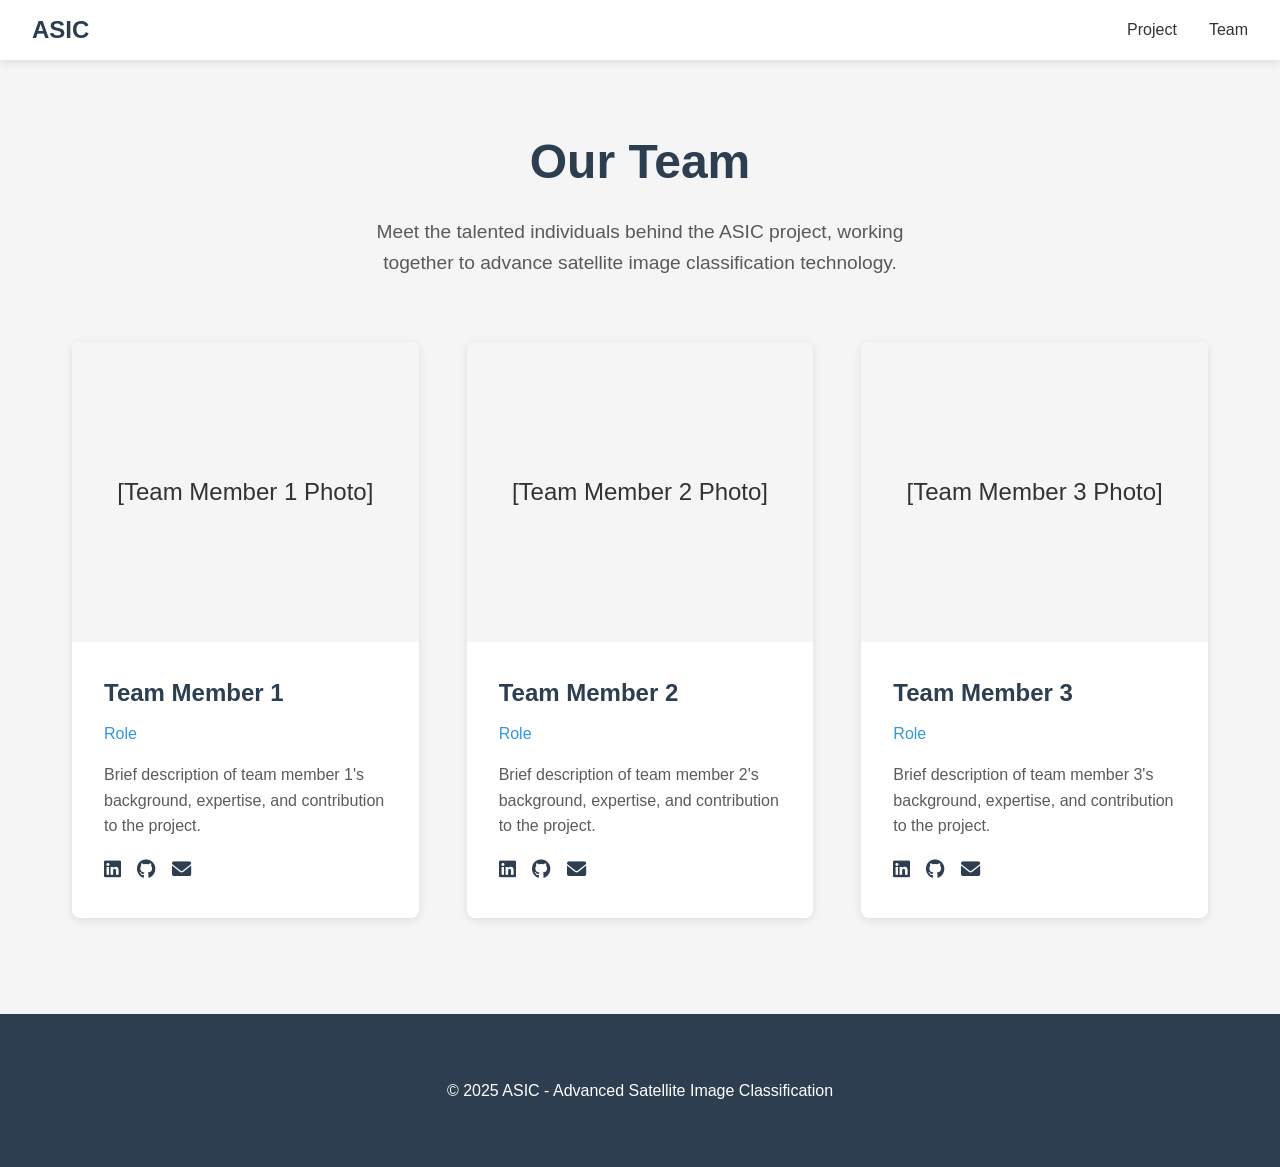
==== team.html @ c88571fe "first commit" ====
<!DOCTYPE html>
<html lang="en">
<head>
    <meta charset="UTF-8">
    <meta name="viewport" content="width=device-width, initial-scale=1.0">
    <title>ASIC - Our Team</title>
    <link rel="stylesheet" href="https://cdnjs.cloudflare.com/ajax/libs/font-awesome/6.0.0/css/all.min.css">
    <style>
        :root {
            --primary-color: #2c3e50;
            --secondary-color: #3498db;
            --text-color: #333;
            --light-gray: #f5f5f5;
            --border-radius: 8px;
            --header-height: 60px;
        }

        * {
            margin: 0;
            padding: 0;
            box-sizing: border-box;
        }

        body {
            font-family: 'Segoe UI', Tahoma, Geneva, Verdana, sans-serif;
            line-height: 1.6;
            color: var(--text-color);
            background-color: var(--light-gray);
        }

        .container {
            max-width: 1200px;
            margin: 0 auto;
            padding: 2rem;
        }

        /* Navigation */
        .nav-container {
            position: fixed;
            top: 0;
            left: 0;
            right: 0;
            background-color: white;
            box-shadow: 0 2px 10px rgba(0, 0, 0, 0.1);
            z-index: 1000;
            height: var(--header-height);
            display: flex;
            align-items: center;
            justify-content: space-between;
            padding: 0 2rem;
        }

        .nav-logo {
            font-size: 1.5rem;
            font-weight: bold;
            color: var(--primary-color);
        }

        .nav-menu {
            display: flex;
            gap: 2rem;
        }

        .nav-menu a {
            color: var(--text-color);
            text-decoration: none;
            font-weight: 500;
            transition: color 0.3s ease;
        }

        .nav-menu a:hover {
            color: var(--secondary-color);
        }

        /* Team Section */
        .team-header {
            text-align: center;
            margin: calc(var(--header-height) + 2rem) 0 4rem;
        }

        .team-header h1 {
            font-size: 3rem;
            color: var(--primary-color);
            margin-bottom: 1rem;
        }

        .team-header p {
            font-size: 1.2rem;
            color: var(--text-color);
            opacity: 0.8;
            max-width: 600px;
            margin: 0 auto;
        }

        .team-grid {
            display: grid;
            grid-template-columns: repeat(auto-fit, minmax(300px, 1fr));
            gap: 3rem;
            margin-bottom: 4rem;
        }

        .team-member {
            background-color: white;
            border-radius: var(--border-radius);
            overflow: hidden;
            box-shadow: 0 2px 10px rgba(0, 0, 0, 0.1);
            transition: transform 0.3s ease;
        }

        .team-member:hover {
            transform: translateY(-5px);
        }

        .member-image {
            width: 100%;
            height: 300px;
            background-color: var(--light-gray);
            display: flex;
            align-items: center;
            justify-content: center;
            color: var(--text-color);
            font-size: 1.5rem;
        }

        .member-info {
            padding: 2rem;
        }

        .member-info h3 {
            color: var(--primary-color);
            font-size: 1.5rem;
            margin-bottom: 0.5rem;
        }

        .member-info .role {
            color: var(--secondary-color);
            font-weight: 500;
            margin-bottom: 1rem;
        }

        .member-info p {
            color: var(--text-color);
            opacity: 0.8;
        }

        .social-links {
            display: flex;
            gap: 1rem;
            margin-top: 1rem;
        }

        .social-links a {
            color: var(--primary-color);
            font-size: 1.2rem;
            transition: color 0.3s ease;
        }

        .social-links a:hover {
            color: var(--secondary-color);
        }

        footer {
            text-align: center;
            padding: 2rem 0;
            color: white;
            background-color: var(--primary-color);
        }

        @media (max-width: 768px) {
            .container {
                padding: 1rem;
            }

            .nav-container {
                padding: 0 1rem;
            }

            .nav-menu {
                display: none;
            }

            .team-header h1 {
                font-size: 2.5rem;
            }

            .team-header p {
                font-size: 1rem;
            }

            .team-grid {
                grid-template-columns: 1fr;
            }
        }
    </style>
</head>
<body>
    <nav class="nav-container">
        <div class="nav-logo">ASIC</div>
        <div class="nav-menu">
            <a href="blog_post.html">Project</a>
            <a href="#team">Team</a>
        </div>
    </nav>

    <div class="container">
        <div class="team-header">
            <h1>Our Team</h1>
            <p>Meet the talented individuals behind the ASIC project, working together to advance satellite image classification technology.</p>
        </div>

        <div class="team-grid">
            <div class="team-member">
                <div class="member-image">
                    [Team Member 1 Photo]
                </div>
                <div class="member-info">
                    <h3>Team Member 1</h3>
                    <div class="role">Role</div>
                    <p>Brief description of team member 1's background, expertise, and contribution to the project.</p>
                    <div class="social-links">
                        <a href="#"><i class="fab fa-linkedin"></i></a>
                        <a href="#"><i class="fab fa-github"></i></a>
                        <a href="#"><i class="fas fa-envelope"></i></a>
                    </div>
                </div>
            </div>

            <div class="team-member">
                <div class="member-image">
                    [Team Member 2 Photo]
                </div>
                <div class="member-info">
                    <h3>Team Member 2</h3>
                    <div class="role">Role</div>
                    <p>Brief description of team member 2's background, expertise, and contribution to the project.</p>
                    <div class="social-links">
                        <a href="#"><i class="fab fa-linkedin"></i></a>
                        <a href="#"><i class="fab fa-github"></i></a>
                        <a href="#"><i class="fas fa-envelope"></i></a>
                    </div>
                </div>
            </div>

            <div class="team-member">
                <div class="member-image">
                    [Team Member 3 Photo]
                </div>
                <div class="member-info">
                    <h3>Team Member 3</h3>
                    <div class="role">Role</div>
                    <p>Brief description of team member 3's background, expertise, and contribution to the project.</p>
                    <div class="social-links">
                        <a href="#"><i class="fab fa-linkedin"></i></a>
                        <a href="#"><i class="fab fa-github"></i></a>
                        <a href="#"><i class="fas fa-envelope"></i></a>
                    </div>
                </div>
            </div>
        </div>
    </div>

    <footer>
        <div class="container">
            <p>© 2025 ASIC - Advanced Satellite Image Classification</p>
        </div>
    </footer>
</body>
</html>
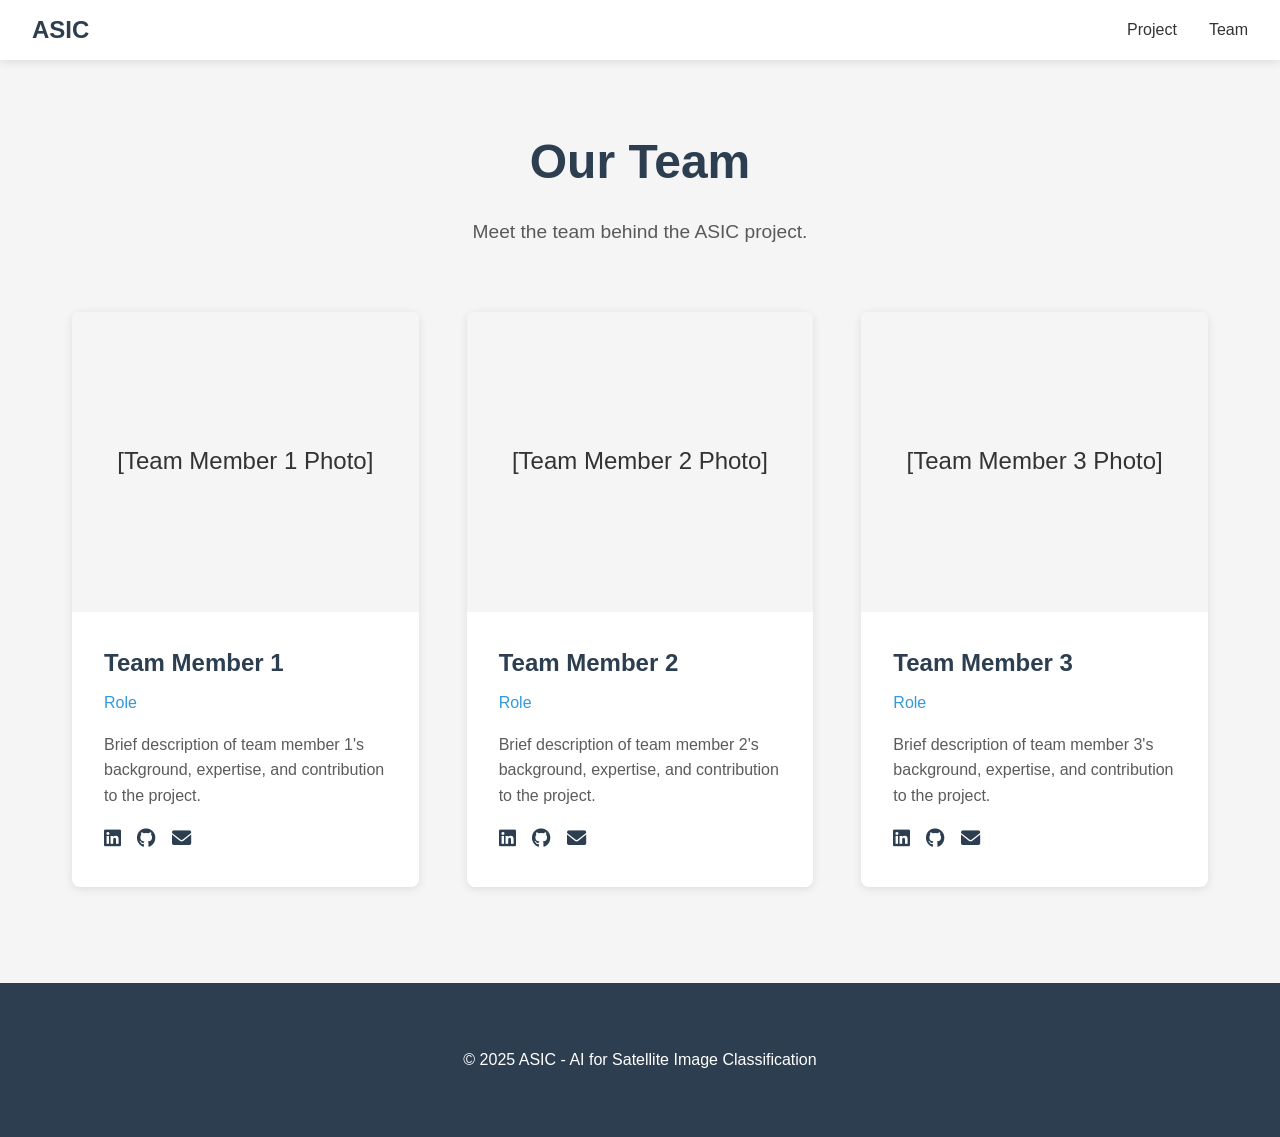
==== commit f2855f1d: "Added styles.css" ====
--- a/team.html
+++ b/team.html
@@ -5,199 +5,13 @@
     <meta name="viewport" content="width=device-width, initial-scale=1.0">
     <title>ASIC - Our Team</title>
     <link rel="stylesheet" href="https://cdnjs.cloudflare.com/ajax/libs/font-awesome/6.0.0/css/all.min.css">
-    <style>
-        :root {
-            --primary-color: #2c3e50;
-            --secondary-color: #3498db;
-            --text-color: #333;
-            --light-gray: #f5f5f5;
-            --border-radius: 8px;
-            --header-height: 60px;
-        }
-
-        * {
-            margin: 0;
-            padding: 0;
-            box-sizing: border-box;
-        }
-
-        body {
-            font-family: 'Segoe UI', Tahoma, Geneva, Verdana, sans-serif;
-            line-height: 1.6;
-            color: var(--text-color);
-            background-color: var(--light-gray);
-        }
-
-        .container {
-            max-width: 1200px;
-            margin: 0 auto;
-            padding: 2rem;
-        }
-
-        /* Navigation */
-        .nav-container {
-            position: fixed;
-            top: 0;
-            left: 0;
-            right: 0;
-            background-color: white;
-            box-shadow: 0 2px 10px rgba(0, 0, 0, 0.1);
-            z-index: 1000;
-            height: var(--header-height);
-            display: flex;
-            align-items: center;
-            justify-content: space-between;
-            padding: 0 2rem;
-        }
-
-        .nav-logo {
-            font-size: 1.5rem;
-            font-weight: bold;
-            color: var(--primary-color);
-        }
-
-        .nav-menu {
-            display: flex;
-            gap: 2rem;
-        }
-
-        .nav-menu a {
-            color: var(--text-color);
-            text-decoration: none;
-            font-weight: 500;
-            transition: color 0.3s ease;
-        }
-
-        .nav-menu a:hover {
-            color: var(--secondary-color);
-        }
-
-        /* Team Section */
-        .team-header {
-            text-align: center;
-            margin: calc(var(--header-height) + 2rem) 0 4rem;
-        }
-
-        .team-header h1 {
-            font-size: 3rem;
-            color: var(--primary-color);
-            margin-bottom: 1rem;
-        }
-
-        .team-header p {
-            font-size: 1.2rem;
-            color: var(--text-color);
-            opacity: 0.8;
-            max-width: 600px;
-            margin: 0 auto;
-        }
-
-        .team-grid {
-            display: grid;
-            grid-template-columns: repeat(auto-fit, minmax(300px, 1fr));
-            gap: 3rem;
-            margin-bottom: 4rem;
-        }
-
-        .team-member {
-            background-color: white;
-            border-radius: var(--border-radius);
-            overflow: hidden;
-            box-shadow: 0 2px 10px rgba(0, 0, 0, 0.1);
-            transition: transform 0.3s ease;
-        }
-
-        .team-member:hover {
-            transform: translateY(-5px);
-        }
-
-        .member-image {
-            width: 100%;
-            height: 300px;
-            background-color: var(--light-gray);
-            display: flex;
-            align-items: center;
-            justify-content: center;
-            color: var(--text-color);
-            font-size: 1.5rem;
-        }
-
-        .member-info {
-            padding: 2rem;
-        }
-
-        .member-info h3 {
-            color: var(--primary-color);
-            font-size: 1.5rem;
-            margin-bottom: 0.5rem;
-        }
-
-        .member-info .role {
-            color: var(--secondary-color);
-            font-weight: 500;
-            margin-bottom: 1rem;
-        }
-
-        .member-info p {
-            color: var(--text-color);
-            opacity: 0.8;
-        }
-
-        .social-links {
-            display: flex;
-            gap: 1rem;
-            margin-top: 1rem;
-        }
-
-        .social-links a {
-            color: var(--primary-color);
-            font-size: 1.2rem;
-            transition: color 0.3s ease;
-        }
-
-        .social-links a:hover {
-            color: var(--secondary-color);
-        }
-
-        footer {
-            text-align: center;
-            padding: 2rem 0;
-            color: white;
-            background-color: var(--primary-color);
-        }
-
-        @media (max-width: 768px) {
-            .container {
-                padding: 1rem;
-            }
-
-            .nav-container {
-                padding: 0 1rem;
-            }
-
-            .nav-menu {
-                display: none;
-            }
-
-            .team-header h1 {
-                font-size: 2.5rem;
-            }
-
-            .team-header p {
-                font-size: 1rem;
-            }
-
-            .team-grid {
-                grid-template-columns: 1fr;
-            }
-        }
-    </style>
+    <link rel="stylesheet" href="styles.css">
 </head>
 <body>
     <nav class="nav-container">
         <div class="nav-logo">ASIC</div>
         <div class="nav-menu">
-            <a href="blog_post.html">Project</a>
+            <a href="index.html">Project</a>
             <a href="#team">Team</a>
         </div>
     </nav>
@@ -205,7 +19,7 @@
     <div class="container">
         <div class="team-header">
             <h1>Our Team</h1>
-            <p>Meet the talented individuals behind the ASIC project, working together to advance satellite image classification technology.</p>
+            <p>Meet the team behind the ASIC project.</p>
         </div>
 
         <div class="team-grid">
@@ -261,7 +75,7 @@
 
     <footer>
         <div class="container">
-            <p>© 2025 ASIC - Advanced Satellite Image Classification</p>
+            <p>© 2025 ASIC - AI for Satellite Image Classification</p>
         </div>
     </footer>
 </body>
--- a/styles.css
+++ b/styles.css
@@ -0,0 +1,344 @@
+:root {
+    --primary-color: #2c3e50;
+    --secondary-color: #3498db;
+    --text-color: #333;
+    --light-gray: #f5f5f5;
+    --border-radius: 8px;
+    --header-height: 60px;
+}
+
+* {
+    margin: 0;
+    padding: 0;
+    box-sizing: border-box;
+}
+
+body {
+    font-family: 'Segoe UI', Tahoma, Geneva, Verdana, sans-serif;
+    line-height: 1.6;
+    color: var(--text-color);
+    background-color: var(--light-gray);
+}
+
+.container {
+    max-width: 1200px;
+    margin: 0 auto;
+    padding: 2rem;
+}
+
+/* Navigation */
+.nav-container {
+    position: fixed;
+    top: 0;
+    left: 0;
+    right: 0;
+    background-color: white;
+    box-shadow: 0 2px 10px rgba(0, 0, 0, 0.1);
+    z-index: 1000;
+    height: var(--header-height);
+    display: flex;
+    align-items: center;
+    justify-content: space-between;
+    padding: 0 2rem;
+}
+
+.nav-logo {
+    font-size: 1.5rem;
+    font-weight: bold;
+    color: var(--primary-color);
+}
+
+.nav-menu {
+    display: flex;
+    gap: 2rem;
+}
+
+.nav-menu a {
+    color: var(--text-color);
+    text-decoration: none;
+    font-weight: 500;
+    transition: color 0.3s ease;
+}
+
+.nav-menu a:hover {
+    color: var(--secondary-color);
+}
+
+/* Hero Section */
+.hero {
+    height: 100vh;
+    display: flex;
+    align-items: center;
+    justify-content: center;
+    text-align: center;
+    background: linear-gradient(135deg, var(--primary-color), var(--secondary-color));
+    color: white;
+    padding: 0 2rem;
+    margin-top: var(--header-height);
+}
+
+.hero-content {
+    max-width: 800px;
+}
+
+.hero h1 {
+    font-size: 3.5rem;
+    margin-bottom: 1rem;
+    line-height: 1.2;
+}
+
+.hero p {
+    font-size: 1.2rem;
+    margin-bottom: 2rem;
+    opacity: 0.9;
+}
+
+.scroll-down {
+    position: absolute;
+    bottom: 2rem;
+    left: 50%;
+    transform: translateX(-50%);
+    color: white;
+    font-size: 2rem;
+    animation: bounce 2s infinite;
+}
+
+@keyframes bounce {
+    0%, 20%, 50%, 80%, 100% {
+        transform: translateY(0);
+    }
+    40% {
+        transform: translateY(-20px);
+    }
+    60% {
+        transform: translateY(-10px);
+    }
+}
+
+/* Content Sections */
+.content-section {
+    padding: 4rem 0;
+    background-color: white;
+}
+
+.section-title {
+    text-align: center;
+    margin-bottom: 3rem;
+}
+
+.section-title h2 {
+    font-size: 2.5rem;
+    color: var(--primary-color);
+    margin-bottom: 1rem;
+}
+
+.section-title p {
+    color: var(--text-color);
+    opacity: 0.8;
+    max-width: 600px;
+    margin: 0 auto;
+}
+
+.blog-content {
+    background-color: white;
+    padding: 2rem;
+    border-radius: var(--border-radius);
+    box-shadow: 0 2px 10px rgba(0, 0, 0, 0.1);
+}
+
+.blog-section {
+    margin-bottom: 3rem;
+}
+
+.blog-section h2 {
+    color: var(--primary-color);
+    margin-bottom: 1rem;
+    padding-bottom: 0.5rem;
+    border-bottom: 2px solid var(--secondary-color);
+}
+
+.blog-section h3 {
+    color: var(--primary-color);
+    margin: 1.5rem 0 1rem;
+}
+
+.blog-section h4 {
+    color: var(--primary-color);
+    margin: 1.2rem 0 0.8rem;
+}
+
+.blog-section p {
+    margin-bottom: 1rem;
+}
+
+.blog-section ul {
+    margin-left: 2rem;
+    margin-bottom: 1rem;
+}
+
+.blog-section li {
+    margin-bottom: 0.5rem;
+}
+
+.blog-section code {
+    background-color: var(--light-gray);
+    padding: 0.2rem 0.4rem;
+    border-radius: 4px;
+    font-family: monospace;
+}
+
+.blog-section a {
+    color: var(--secondary-color);
+    text-decoration: none;
+}
+
+.blog-section a:hover {
+    text-decoration: underline;
+}
+
+.image-container {
+    text-align: center;
+    margin: 2rem 0;
+}
+
+.image-container img {
+    max-width: 100%;
+    border-radius: var(--border-radius);
+    box-shadow: 0 2px 10px rgba(0, 0, 0, 0.1);
+}
+
+/* Team Section */
+.team-header {
+    text-align: center;
+    margin: calc(var(--header-height) + 2rem) 0 4rem;
+}
+
+.team-header h1 {
+    font-size: 3rem;
+    color: var(--primary-color);
+    margin-bottom: 1rem;
+}
+
+.team-header p {
+    font-size: 1.2rem;
+    color: var(--text-color);
+    opacity: 0.8;
+    max-width: 600px;
+    margin: 0 auto;
+}
+
+.team-grid {
+    display: grid;
+    grid-template-columns: repeat(auto-fit, minmax(300px, 1fr));
+    gap: 3rem;
+    margin-bottom: 4rem;
+}
+
+.team-member {
+    background-color: white;
+    border-radius: var(--border-radius);
+    overflow: hidden;
+    box-shadow: 0 2px 10px rgba(0, 0, 0, 0.1);
+    transition: transform 0.3s ease;
+}
+
+.team-member:hover {
+    transform: translateY(-5px);
+}
+
+.member-image {
+    width: 100%;
+    height: 300px;
+    background-color: var(--light-gray);
+    display: flex;
+    align-items: center;
+    justify-content: center;
+    color: var(--text-color);
+    font-size: 1.5rem;
+}
+
+.member-info {
+    padding: 2rem;
+}
+
+.member-info h3 {
+    color: var(--primary-color);
+    font-size: 1.5rem;
+    margin-bottom: 0.5rem;
+}
+
+.member-info .role {
+    color: var(--secondary-color);
+    font-weight: 500;
+    margin-bottom: 1rem;
+}
+
+.member-info p {
+    color: var(--text-color);
+    opacity: 0.8;
+}
+
+.social-links {
+    display: flex;
+    gap: 1rem;
+    margin-top: 1rem;
+}
+
+.social-links a {
+    color: var(--primary-color);
+    font-size: 1.2rem;
+    transition: color 0.3s ease;
+}
+
+.social-links a:hover {
+    color: var(--secondary-color);
+}
+
+footer {
+    text-align: center;
+    padding: 2rem 0;
+    color: white;
+    background-color: var(--primary-color);
+}
+
+@media (max-width: 768px) {
+    .container {
+        padding: 1rem;
+    }
+
+    .nav-container {
+        padding: 0 1rem;
+    }
+
+    .nav-menu {
+        display: none;
+    }
+
+    .hero h1 {
+        font-size: 2.5rem;
+    }
+
+    .hero p {
+        font-size: 1rem;
+    }
+
+    .section-title h2 {
+        font-size: 2rem;
+    }
+
+    .blog-content {
+        padding: 1rem;
+    }
+
+    .team-header h1 {
+        font-size: 2.5rem;
+    }
+
+    .team-header p {
+        font-size: 1rem;
+    }
+
+    .team-grid {
+        grid-template-columns: 1fr;
+    }
+} 
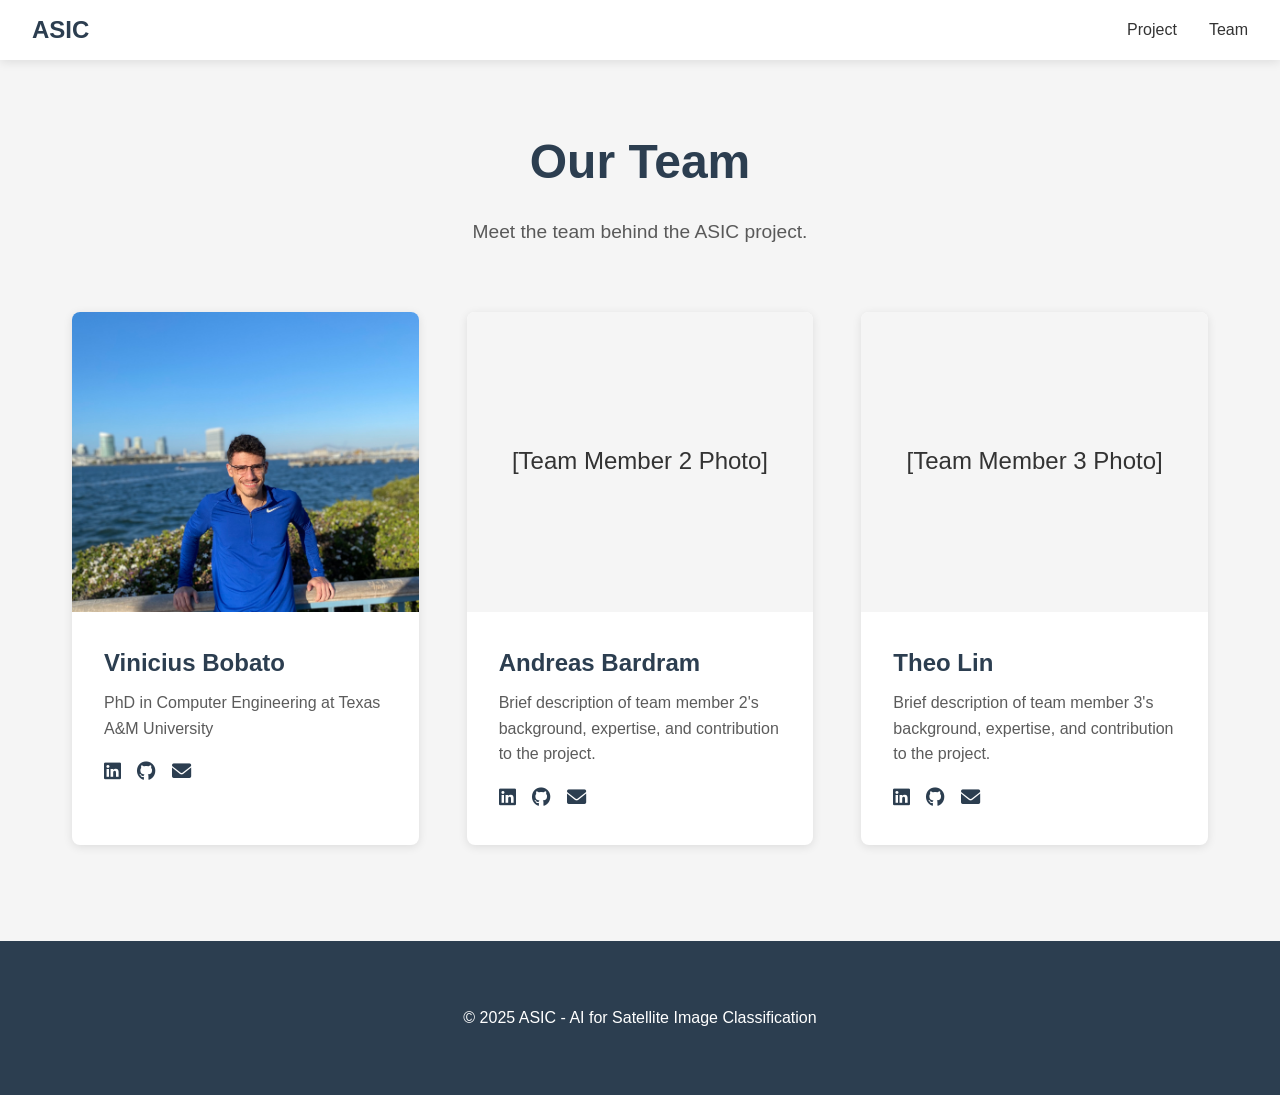
==== commit fe486534: "added more content" ====
--- a/team.html
+++ b/team.html
@@ -25,15 +25,14 @@
         <div class="team-grid">
             <div class="team-member">
                 <div class="member-image">
-                    [Team Member 1 Photo]
+                    <img src="static/vb.jpg" alt="Member">
                 </div>
                 <div class="member-info">
-                    <h3>Team Member 1</h3>
-                    <div class="role">Role</div>
-                    <p>Brief description of team member 1's background, expertise, and contribution to the project.</p>
+                    <h3>Vinicius Bobato</h3>
+                    <p>PhD in Computer Engineering at Texas A&M University</p>
                     <div class="social-links">
-                        <a href="#"><i class="fab fa-linkedin"></i></a>
-                        <a href="#"><i class="fab fa-github"></i></a>
+                        <a href="https://linkedin.com/in/vmbobato"><i class="fab fa-linkedin"></i></a>
+                        <a href="https://github.com/vmbobato"><i class="fab fa-github"></i></a>
                         <a href="#"><i class="fas fa-envelope"></i></a>
                     </div>
                 </div>
@@ -44,12 +43,11 @@
                     [Team Member 2 Photo]
                 </div>
                 <div class="member-info">
-                    <h3>Team Member 2</h3>
-                    <div class="role">Role</div>
+                    <h3>Andreas Bardram</h3>
                     <p>Brief description of team member 2's background, expertise, and contribution to the project.</p>
                     <div class="social-links">
-                        <a href="#"><i class="fab fa-linkedin"></i></a>
-                        <a href="#"><i class="fab fa-github"></i></a>
+                        <a href="https://linkedin.com/in/"><i class="fab fa-linkedin"></i></a>
+                        <a href="https://github.com/"><i class="fab fa-github"></i></a>
                         <a href="#"><i class="fas fa-envelope"></i></a>
                     </div>
                 </div>
@@ -60,8 +58,7 @@
                     [Team Member 3 Photo]
                 </div>
                 <div class="member-info">
-                    <h3>Team Member 3</h3>
-                    <div class="role">Role</div>
+                    <h3>Theo Lin</h3>
                     <p>Brief description of team member 3's background, expertise, and contribution to the project.</p>
                     <div class="social-links">
                         <a href="#"><i class="fab fa-linkedin"></i></a>
--- a/styles.css
+++ b/styles.css
@@ -64,6 +64,24 @@
     color: var(--secondary-color);
 }
 
+/* GitHub Button */
+.github-button {
+    color: var(--text-color) !important;
+    display: flex;
+    align-items: center;
+    justify-content: center;
+    transition: color 0.3s ease;
+}
+
+.github-button:hover {
+    color: var(--secondary-color) !important;
+    text-decoration: none;
+}
+
+.github-button i {
+    font-size: 1.2rem;
+}
+
 /* Hero Section */
 .hero {
     height: 100vh;
@@ -255,6 +273,13 @@
     justify-content: center;
     color: var(--text-color);
     font-size: 1.5rem;
+    overflow: hidden;
+}
+
+.member-image img {
+    width: 100%;
+    height: 100%;
+    object-fit: cover;
 }
 
 .member-info {
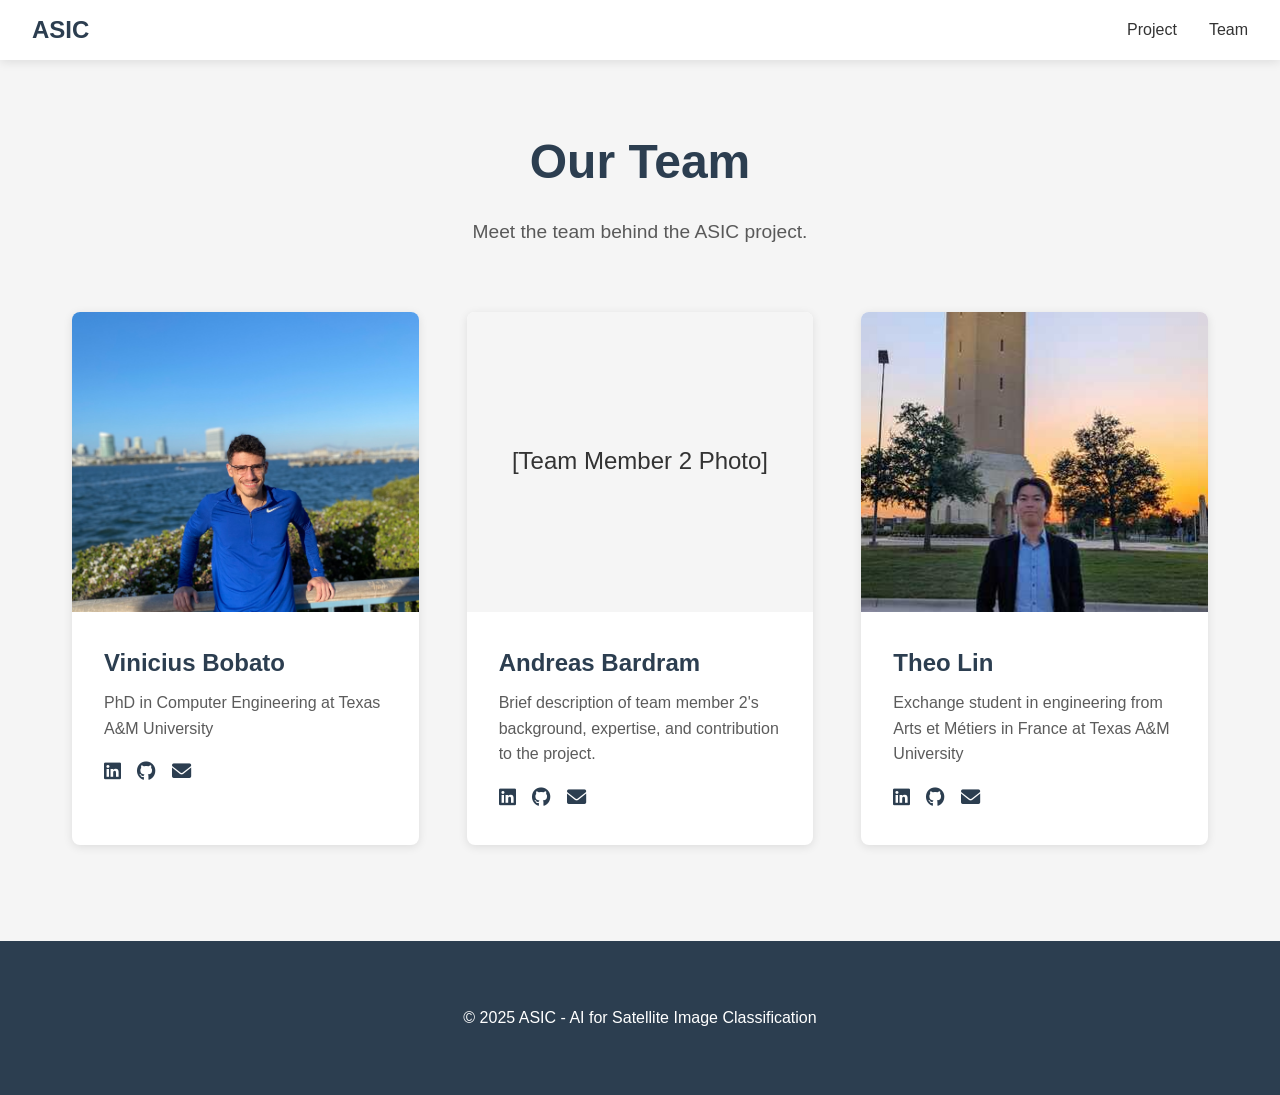
==== commit 5bb14096: "added updates" ====
--- a/team.html
+++ b/team.html
@@ -55,14 +55,16 @@
 
             <div class="team-member">
                 <div class="member-image">
-                    [Team Member 3 Photo]
+                    <div class="member-image">
+                        <img src="static/tl.jpg" alt="Member">
+                    </div>
                 </div>
                 <div class="member-info">
                     <h3>Theo Lin</h3>
-                    <p>Brief description of team member 3's background, expertise, and contribution to the project.</p>
+                    <p>Exchange student in engineering from Arts et Métiers in France at Texas A&M University</p>
                     <div class="social-links">
-                        <a href="#"><i class="fab fa-linkedin"></i></a>
-                        <a href="#"><i class="fab fa-github"></i></a>
+                        <a href="https://www.linkedin.com/in/th%C3%A9o-lin/"><i class="fab fa-linkedin"></i></a>
+                        <a href="https://github.com/eothL"><i class="fab fa-github"></i></a>
                         <a href="#"><i class="fas fa-envelope"></i></a>
                     </div>
                 </div>
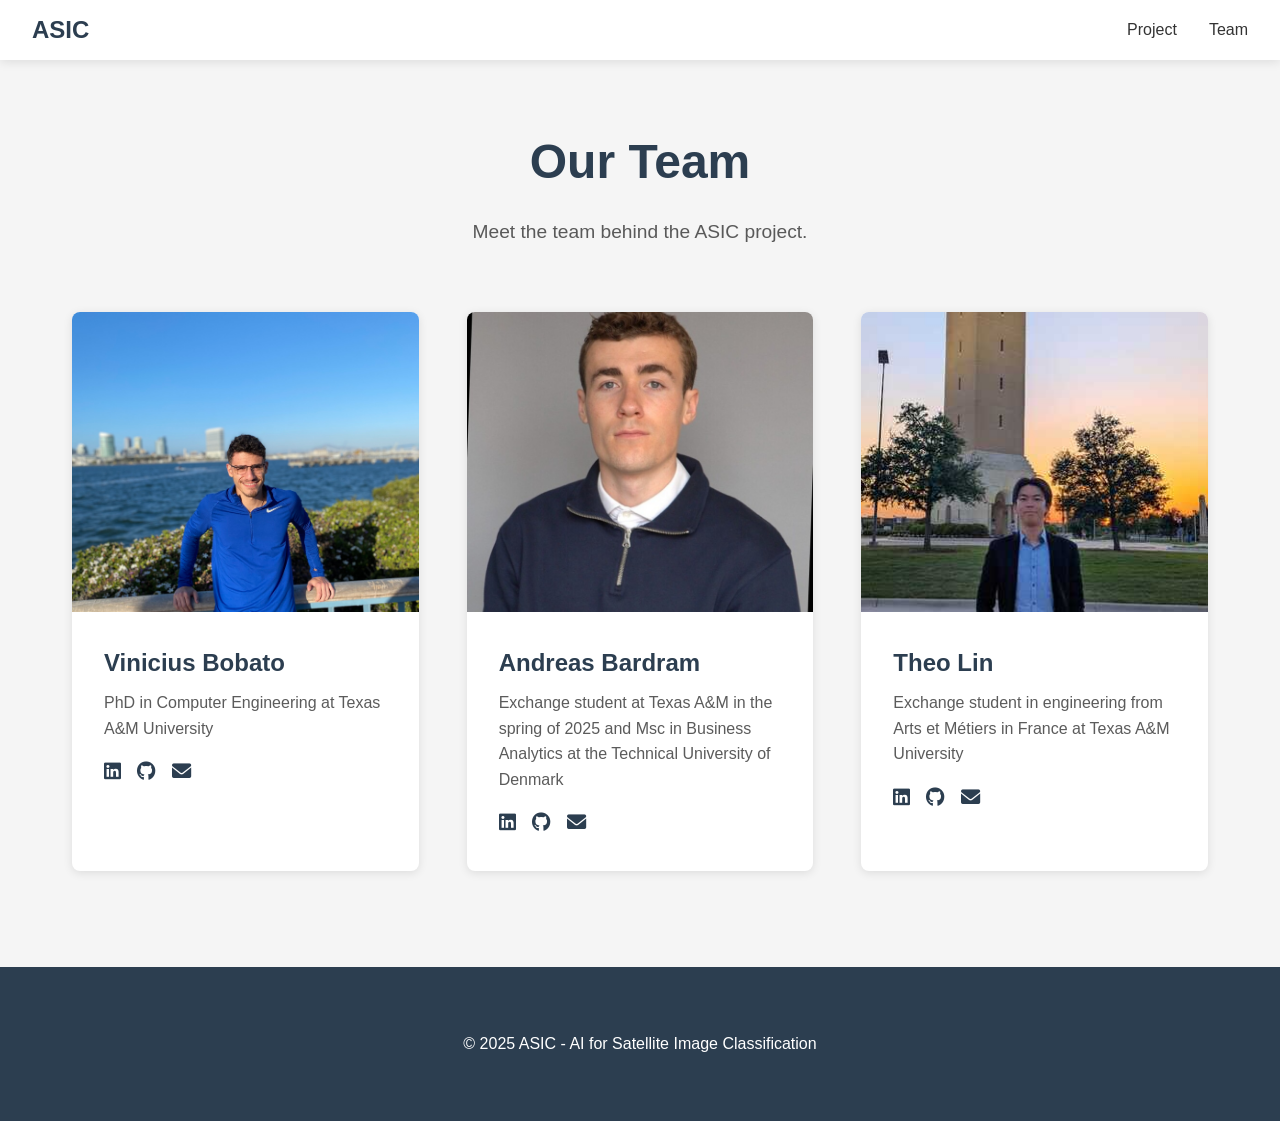
==== commit 58090eb8: "added fig" ====
--- a/team.html
+++ b/team.html
@@ -40,14 +40,16 @@
 
             <div class="team-member">
                 <div class="member-image">
-                    [Team Member 2 Photo]
+                    <div class="member-image">
+                        <img src="static/ab.jpg" alt="Member">
+                    </div>
                 </div>
                 <div class="member-info">
                     <h3>Andreas Bardram</h3>
-                    <p>Brief description of team member 2's background, expertise, and contribution to the project.</p>
+                    <p>Exchange student at Texas A&M in the spring of 2025 and Msc in Business Analytics at the Technical University of Denmark</p>
                     <div class="social-links">
-                        <a href="https://linkedin.com/in/"><i class="fab fa-linkedin"></i></a>
-                        <a href="https://github.com/"><i class="fab fa-github"></i></a>
+                        <a href="https://www.linkedin.com/in/andreas-bardram-a38b12250/"><i class="fab fa-linkedin"></i></a>
+                        <a href="https://github.com/AndreasBardram"><i class="fab fa-github"></i></a>
                         <a href="#"><i class="fas fa-envelope"></i></a>
                     </div>
                 </div>
--- a/styles.css
+++ b/styles.css
@@ -326,6 +326,72 @@
     background-color: var(--primary-color);
 }
 
+/* Demo Section */
+.demo-header {
+    text-align: center;
+    margin: calc(var(--header-height) + 2rem) 0 4rem;
+}
+
+.demo-header h1 {
+    font-size: 3rem;
+    color: var(--primary-color);
+    margin-bottom: 1rem;
+}
+
+.demo-header p {
+    font-size: 1.2rem;
+    color: var(--text-color);
+    opacity: 0.8;
+    max-width: 600px;
+    margin: 0 auto;
+}
+
+.video-container {
+    margin: 2rem 0;
+    display: flex;
+    justify-content: center;
+}
+
+.video-wrapper {
+    position: relative;
+    width: 100%;
+    max-width: 800px;
+    padding-bottom: 56.25%; /* 16:9 Aspect Ratio */
+}
+
+.video-wrapper iframe {
+    position: absolute;
+    top: 0;
+    left: 0;
+    width: 100%;
+    height: 100%;
+    border-radius: var(--border-radius);
+    box-shadow: 0 2px 10px rgba(0, 0, 0, 0.1);
+}
+
+.demo-description {
+    margin: 4rem 0;
+    padding: 2rem;
+    background-color: white;
+    border-radius: var(--border-radius);
+    box-shadow: 0 2px 10px rgba(0, 0, 0, 0.1);
+}
+
+.demo-description h2 {
+    color: var(--primary-color);
+    margin-bottom: 1.5rem;
+}
+
+.demo-description ul {
+    margin-left: 2rem;
+    margin-bottom: 1rem;
+}
+
+.demo-description li {
+    margin-bottom: 0.5rem;
+    color: var(--text-color);
+}
+
 @media (max-width: 768px) {
     .container {
         padding: 1rem;
@@ -366,4 +432,16 @@
     .team-grid {
         grid-template-columns: 1fr;
     }
+
+    .demo-header h1 {
+        font-size: 2.5rem;
+    }
+
+    .demo-header p {
+        font-size: 1rem;
+    }
+
+    .video-wrapper {
+        padding-bottom: 75%; /* 4:3 Aspect Ratio for mobile */
+    }
 } 
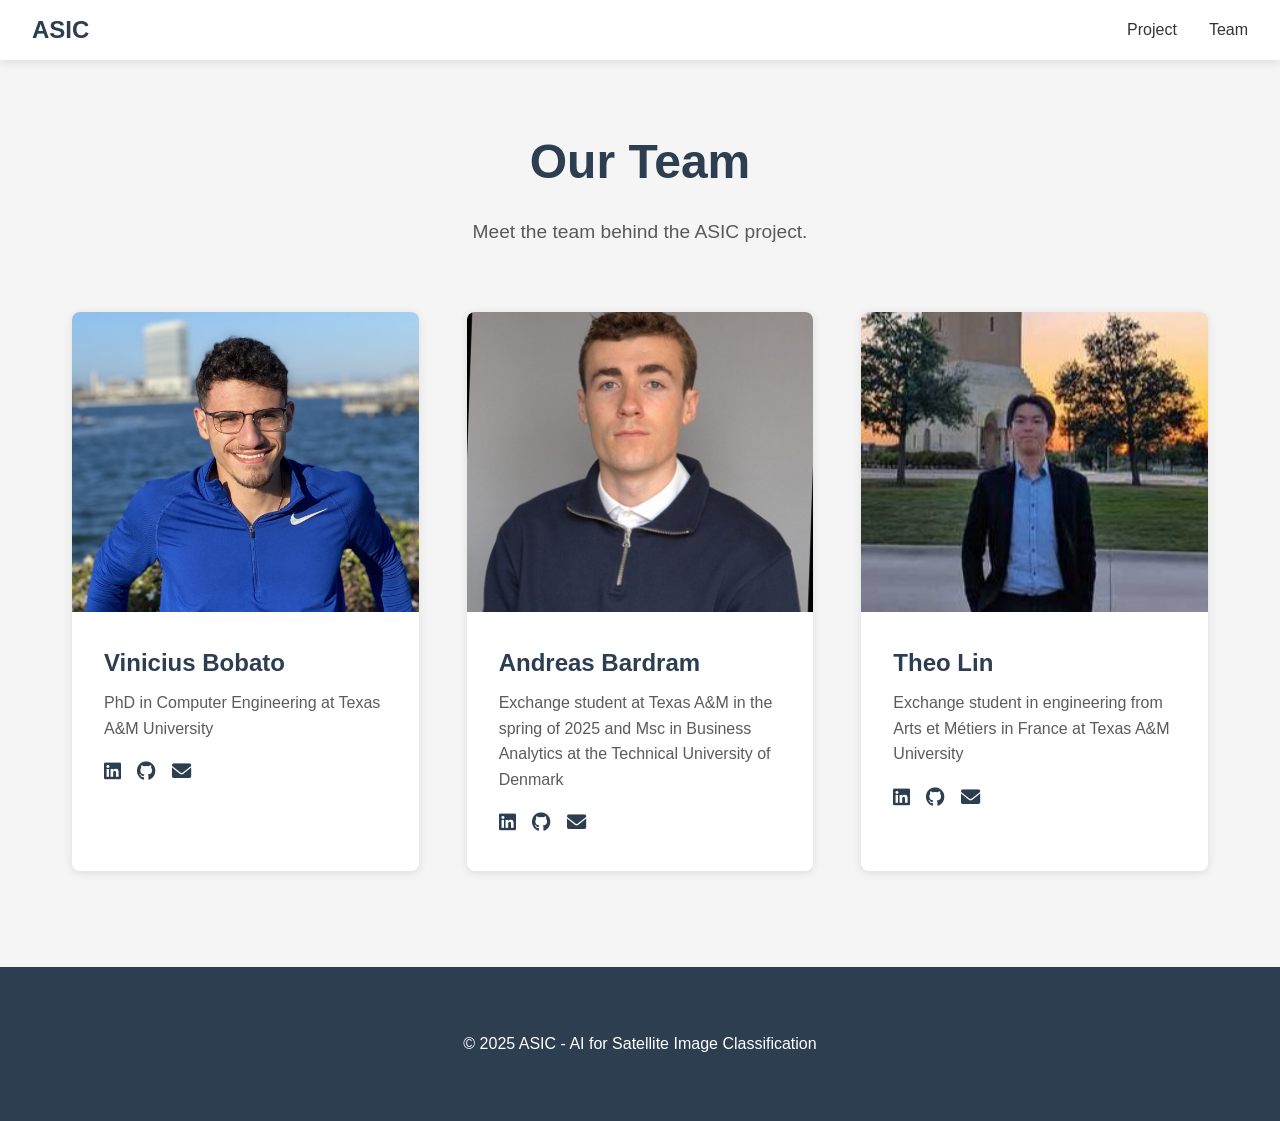
==== commit ed612853: "added fig" ====
--- a/team.html
+++ b/team.html
@@ -25,7 +25,7 @@
         <div class="team-grid">
             <div class="team-member">
                 <div class="member-image">
-                    <img src="static/vb.jpg" alt="Member">
+                    <img src="static/vb1.jpg" alt="Member">
                 </div>
                 <div class="member-info">
                     <h3>Vinicius Bobato</h3>
@@ -58,7 +58,7 @@
             <div class="team-member">
                 <div class="member-image">
                     <div class="member-image">
-                        <img src="static/tl.jpg" alt="Member">
+                        <img src="static/tl1.jpg" alt="Member">
                     </div>
                 </div>
                 <div class="member-info">
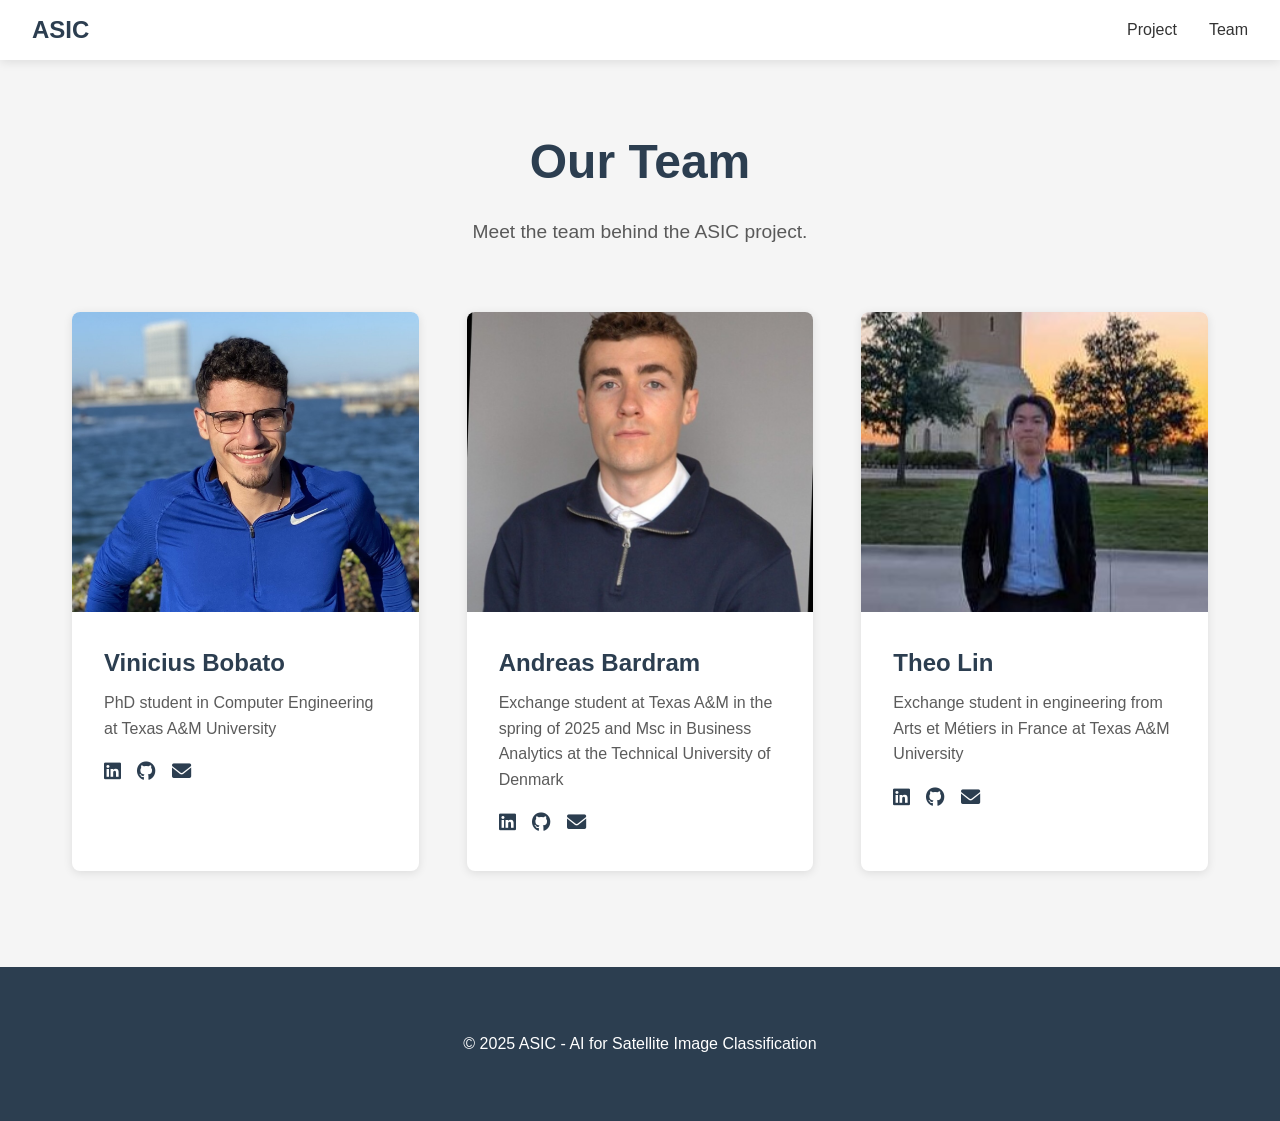
==== commit 4af2e57b: "added emails" ====
--- a/team.html
+++ b/team.html
@@ -29,11 +29,11 @@
                 </div>
                 <div class="member-info">
                     <h3>Vinicius Bobato</h3>
-                    <p>PhD in Computer Engineering at Texas A&M University</p>
+                    <p>PhD student in Computer Engineering at Texas A&M University</p>
                     <div class="social-links">
                         <a href="https://linkedin.com/in/vmbobato"><i class="fab fa-linkedin"></i></a>
                         <a href="https://github.com/vmbobato"><i class="fab fa-github"></i></a>
-                        <a href="#"><i class="fas fa-envelope"></i></a>
+                        <a href="mailto:vmbobato@tamu.edu"><i class="fas fa-envelope"></i></a>
                     </div>
                 </div>
             </div>
@@ -50,7 +50,7 @@
                     <div class="social-links">
                         <a href="https://www.linkedin.com/in/andreas-bardram-a38b12250/"><i class="fab fa-linkedin"></i></a>
                         <a href="https://github.com/AndreasBardram"><i class="fab fa-github"></i></a>
-                        <a href="#"><i class="fas fa-envelope"></i></a>
+                        <a href="mailto:andreas.bardram@gmail.com"><i class="fas fa-envelope"></i></a>
                     </div>
                 </div>
             </div>
@@ -67,7 +67,7 @@
                     <div class="social-links">
                         <a href="https://www.linkedin.com/in/th%C3%A9o-lin/"><i class="fab fa-linkedin"></i></a>
                         <a href="https://github.com/eothL"><i class="fab fa-github"></i></a>
-                        <a href="#"><i class="fas fa-envelope"></i></a>
+                        <a href="mailto:lin.theob@gmail.com"><i class="fas fa-envelope"></i></a>
                     </div>
                 </div>
             </div>
